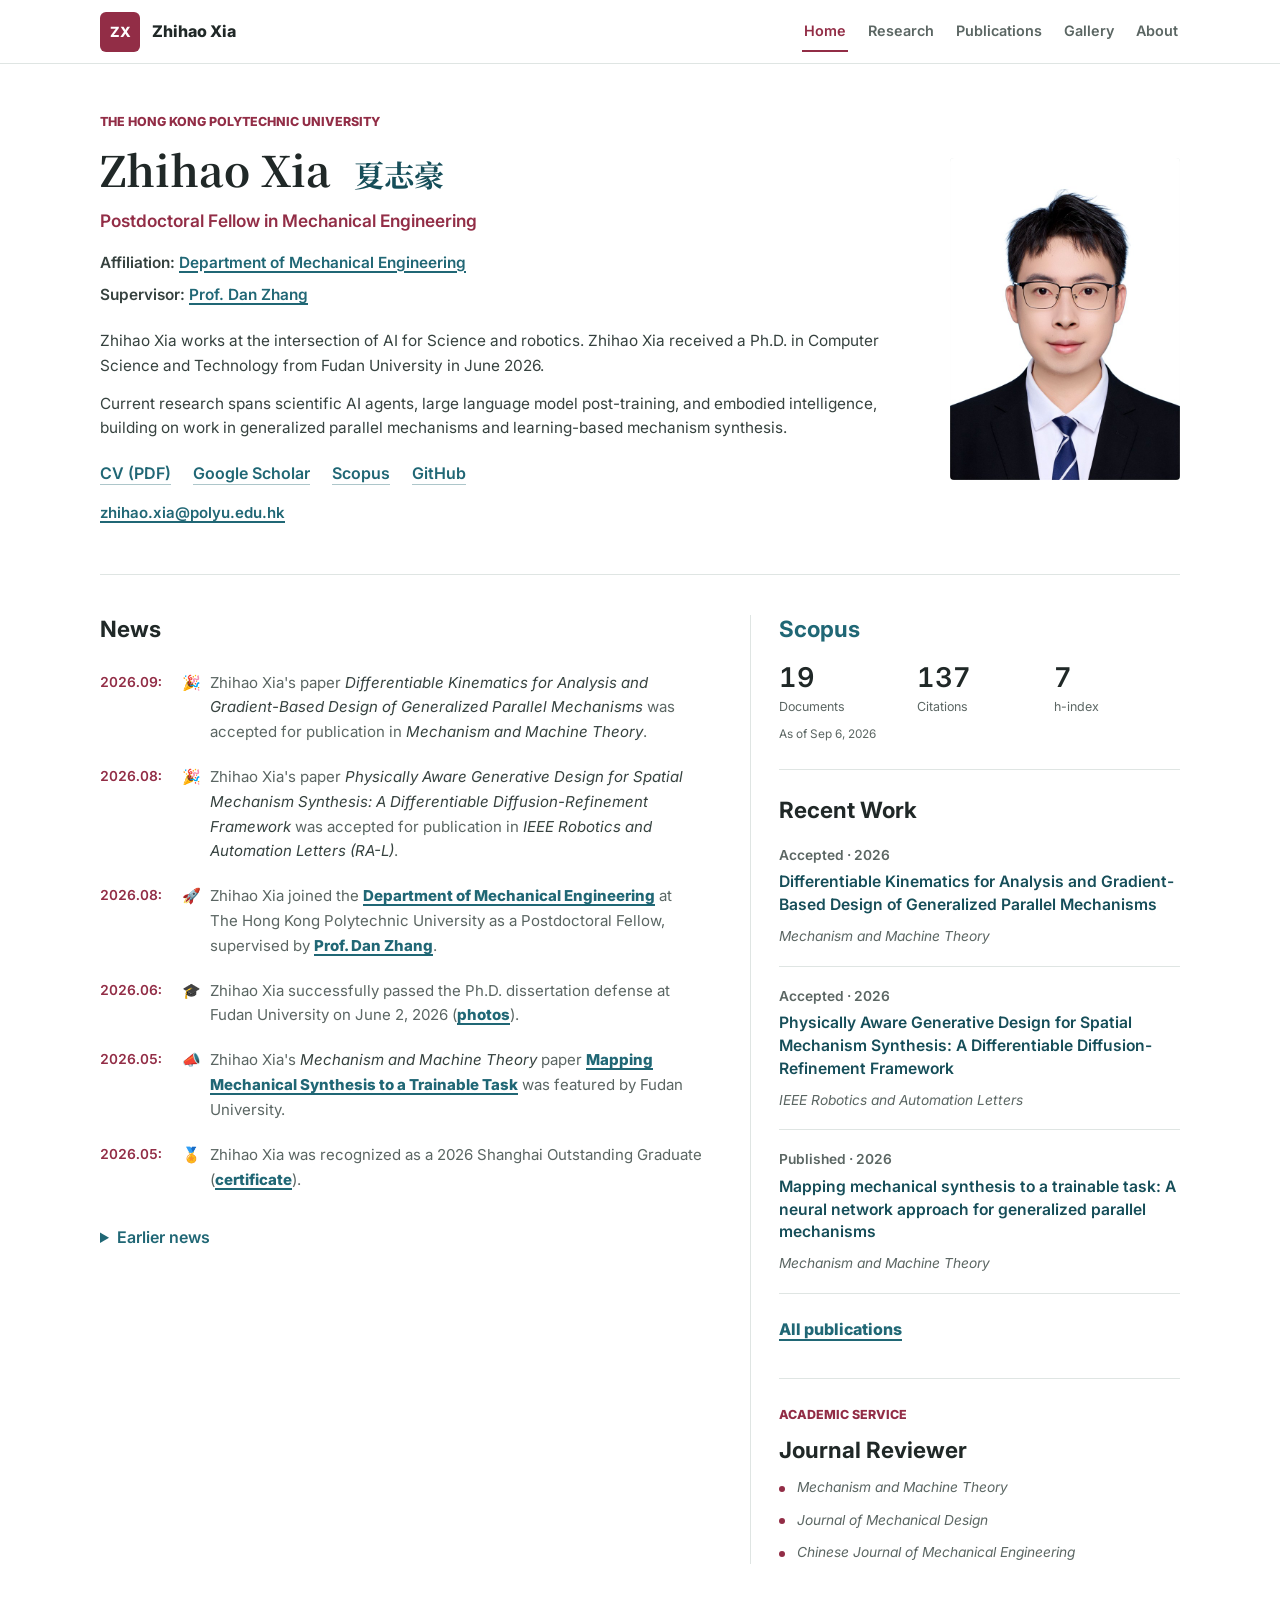
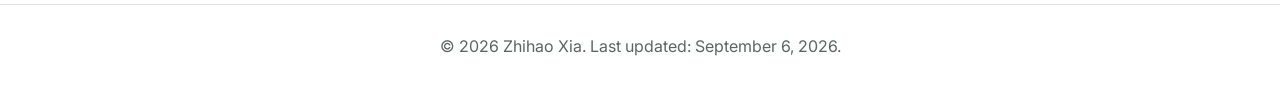
==== index.html @ e0cb5d43 "Expand publication record and refine academic homepage" ====
<!doctype html>
<html lang="en">
  <head>
    <meta charset="utf-8" />
    <meta name="viewport" content="width=device-width, initial-scale=1" />
    <meta
      name="description"
      content="夏志豪 / Zhihao Xia 的学术个人主页：科研智能体、大语言模型后训练、领域大模型、具身智能、机器人系统、论文与项目。"
    />
    <title>夏志豪 | Zhihao Xia</title>
    <link rel="preconnect" href="https://fonts.googleapis.com" />
    <link rel="preconnect" href="https://fonts.gstatic.com" crossorigin />
    <link
      href="https://fonts.googleapis.com/css2?family=Inter:wght@400;500;600;700;800&family=Noto+Serif+SC:wght@500;700&display=swap"
      rel="stylesheet"
    />
    <link rel="stylesheet" href="styles.css" />
  </head>
  <body>
    <header class="site-header">
      <a class="brand" href="index.html" aria-label="Zhihao Xia home">
        <span class="brand-mark">ZX</span>
        <span class="brand-text">Zhihao Xia</span>
      </a>

      <nav class="site-nav" aria-label="Primary navigation">
        <a href="index.html" aria-current="page">Home</a>
        <a href="research.html">Research</a>
        <a href="publications.html">Publications</a>
        <a href="gallery.html">Gallery</a>
        <a href="about.html">About</a>
      </nav>
    </header>

    <main id="top">
      <section class="home-hero section-band">
        <div class="home-intro">
          <div class="profile-heading">
          <p class="eyebrow">The Hong Kong Polytechnic University</p>
          <h1>Zhihao Xia <span lang="zh-CN">夏志豪</span></h1>
          <p class="profile-title">
            Postdoctoral Fellow in Mechanical Engineering
          </p>
          </div>

          <div class="profile-lines">
            <p>
              <strong>Affiliation:</strong>
              <a href="https://www.polyu.edu.hk/me/">Department of Mechanical Engineering</a>
            </p>
            <p>
              <strong>Supervisor:</strong>
              <a href="https://www.polyu.edu.hk/me/people/academic-teaching-staff/zhang-dan-prof/">Prof. Dan Zhang</a>
            </p>
          </div>

          <div class="intro-copy intro-copy-lead">
            <p>
              Zhihao Xia works at the intersection of AI for Science and
              robotics. Zhihao Xia received a Ph.D. in Computer Science and
              Technology from Fudan University in June 2026.
            </p>
            <p>
              Current research spans scientific AI agents, large language model
              post-training, and embodied intelligence, building on work in
              generalized parallel mechanisms and learning-based mechanism synthesis.
            </p>
          </div>

          <div class="quick-links" aria-label="Profile links">
            <a href="assets/cv/Zhihao_Xia_CV.pdf">CV (PDF)</a>
            <a href="https://scholar.google.com/citations?user=0CtcaZQAAAAJ&amp;hl=zh-CN">Google Scholar</a>
            <a href="https://www.scopus.com/authid/detail.uri?authorId=57384968200">Scopus</a>
            <a href="https://github.com/zhihao-xia">GitHub</a>
          </div>
          <p class="profile-contact"><a href="mailto:zhihao.xia@polyu.edu.hk">zhihao.xia@polyu.edu.hk</a></p>
        </div>

        <aside class="profile-card" aria-label="Profile summary">
          <img
            class="profile-photo"
            src="assets/profile-photo.jpg"
            alt="Portrait of Zhihao Xia"
            width="640"
            height="896"
          />
        </aside>
      </section>

      <section class="section home-dashboard">
        <div class="home-main-column">
          <div class="section-heading section-heading-row">
            <div>
              <h2>News</h2>
            </div>
          </div>

          <ul class="news-list">
            <li class="news-item">
              <time datetime="2026-09">2026.09:</time>
              <span class="news-emoji" aria-hidden="true">🎉</span>
              <p>
                Zhihao Xia's paper <em>Differentiable Kinematics for Analysis
                and Gradient-Based Design of Generalized Parallel Mechanisms</em>
                was accepted for publication in
                <em>Mechanism and Machine Theory</em>.
              </p>
            </li>
            <li class="news-item">
              <time datetime="2026-08">2026.08:</time>
              <span class="news-emoji" aria-hidden="true">🎉</span>
              <p>
                Zhihao Xia's paper <em>Physically Aware Generative Design for
                Spatial Mechanism Synthesis: A Differentiable
                Diffusion-Refinement Framework</em> was accepted for publication
                in <em>IEEE Robotics and Automation Letters (RA-L)</em>.
              </p>
            </li>
            <li class="news-item">
              <time datetime="2026-08">2026.08:</time>
              <span class="news-emoji" aria-hidden="true">🚀</span>
              <p>
                Zhihao Xia joined the
                <a href="https://www.polyu.edu.hk/me/">Department of Mechanical Engineering</a>
                at The Hong Kong Polytechnic University as a Postdoctoral Fellow,
                supervised by
                <a href="https://www.polyu.edu.hk/me/people/academic-teaching-staff/zhang-dan-prof/">Prof. Dan Zhang</a>.
              </p>
            </li>
            <li class="news-item">
              <time datetime="2026-06">2026.06:</time>
              <span class="news-emoji" aria-hidden="true">🎓</span>
              <p>
                Zhihao Xia successfully passed the Ph.D. dissertation defense
                at Fudan University on June 2, 2026
                (<a href="gallery.html">photos</a>).
              </p>
            </li>
            <li class="news-item">
              <time datetime="2026-05">2026.05:</time>
              <span class="news-emoji" aria-hidden="true">📣</span>
              <p>
                Zhihao Xia's <em>Mechanism and Machine Theory</em> paper
                <a href="https://mp.weixin.qq.com/s/vEdvu4lonHM1J1p--TCXQQ?scene=1&amp;click_id=1">Mapping Mechanical Synthesis to a Trainable Task</a>
                was featured by Fudan University.
              </p>
            </li>
            <li class="news-item">
              <time datetime="2026-05">2026.05:</time>
              <span class="news-emoji" aria-hidden="true">🏅</span>
              <p>
                Zhihao Xia was recognized as a 2026 Shanghai Outstanding
                Graduate
                (<a href="assets/gallery/shanghai-outstanding-graduate-certificate.jpg">certificate</a>).
              </p>
            </li>
          </ul>
          <details class="news-archive">
            <summary>Earlier news</summary>
            <ul class="news-list">
            <li class="news-item">
              <time datetime="2026-03">2026.03:</time>
              <span class="news-emoji" aria-hidden="true">🎉</span>
              <p>
                Zhihao Xia's paper on mapping mechanical synthesis to a
                trainable task was published in
                <em>Mechanism and Machine Theory</em>.
              </p>
            </li>
            <li class="news-item">
              <time datetime="2025-12">2025.12:</time>
              <span class="news-emoji" aria-hidden="true">🏆</span>
              <p>
                Zhihao Xia was awarded the National Scholarship for doctoral
                students
                (<a href="assets/gallery/national-scholarship-certificate.jpg">certificate</a>).
              </p>
            </li>
            <li class="news-item">
              <time datetime="2025-12">2025.12:</time>
              <span class="news-emoji" aria-hidden="true">🎉</span>
              <p>
                Zhihao Xia's review on generalized parallel mechanisms was
                published in <em>Mechanism and Machine Theory</em>.
              </p>
            </li>
            <li class="news-item">
              <time datetime="2025-08">2025.08:</time>
              <span class="news-emoji" aria-hidden="true">🎉</span>
              <p>
                Zhihao Xia's paper on decoupled generalized parallel
                mechanisms based on motion transmission was published in
                <em>Mechanism and Machine Theory</em>.
              </p>
            </li>
            <li class="news-item">
              <time datetime="2024-07">2024.07:</time>
              <span class="news-emoji" aria-hidden="true">🤖</span>
              <p>
                Zhihao Xia participated in the Guanghua-1 humanoid robot
                project, which was presented at the 2024 World Artificial
                Intelligence Conference and covered by
                <a href="https://news.fudan.edu.cn/2024/0704/c31a141600/page.htm">Fudan News</a>.
              </p>
            </li>
            <li class="news-item">
              <time datetime="2023-09">2023.09:</time>
              <span class="news-emoji" aria-hidden="true">🎓</span>
              <p>
                Zhihao Xia started Ph.D. study in Computer Science and
                Technology at Fudan University.
              </p>
            </li>
            </ul>
          </details>
        </div>

        <aside class="home-side-column">
          <!-- BEGIN SCOPUS -->
        <section class="scopus-panel" aria-labelledby="scopus-title">
          <h2 id="scopus-title"><a href="https://www.scopus.com/authid/detail.uri?authorId=57384968200">Scopus</a></h2>
          <dl class="academic-metrics"><div><dt>Documents</dt><dd>19</dd></div><div><dt>Citations</dt><dd>137</dd></div><div><dt>h-index</dt><dd>7</dd></div></dl>
          <p class="metrics-date">As of Sep 6, 2026</p>
        </section>
        <!-- END SCOPUS -->
          <div class="section-heading recent-heading"><h2>Recent Work</h2></div>
          <!-- BEGIN RECENT PUBLICATIONS -->
        <div class="compact-publication-list"><article class="compact-publication">
            <p class="publication-meta">Accepted · 2026</p>
            <h3><a href="publications.html#differentiable-kinematics">Differentiable Kinematics for Analysis and Gradient-Based Design of Generalized Parallel Mechanisms</a></h3>
            <p><em>Mechanism and Machine Theory</em></p>
          </article>
        <article class="compact-publication">
            <p class="publication-meta">Accepted · 2026</p>
            <h3><a href="publications.html#physically-aware-design">Physically Aware Generative Design for Spatial Mechanism Synthesis: A Differentiable Diffusion-Refinement Framework</a></h3>
            <p><em>IEEE Robotics and Automation Letters</em></p>
          </article>
        <article class="compact-publication">
            <p class="publication-meta">Published · 2026</p>
            <h3><a href="publications.html#mapping-mechanical-synthesis">Mapping mechanical synthesis to a trainable task: A neural network approach for generalized parallel mechanisms</a></h3>
            <p><em>Mechanism and Machine Theory</em></p>
          </article></div>
        <!-- END RECENT PUBLICATIONS -->
          <a class="text-link side-link" href="publications.html">All publications</a>

          <div class="service-panel" aria-labelledby="home-service-title">
            <p class="eyebrow">Academic Service</p>
            <h2 id="home-service-title">Journal Reviewer</h2>
            <ul class="service-list">
              <li><em>Mechanism and Machine Theory</em></li>
              <li><em>Journal of Mechanical Design</em></li>
              <li><em>Chinese Journal of Mechanical Engineering</em></li>
            </ul>
          </div>
        </aside>
      </section>
    </main>

    <footer class="site-footer">
      <p>© <span id="year"></span> Zhihao Xia. Last updated: September 6, 2026.</p>
    </footer>

    <script src="script.js"></script>
  </body>
</html>
---- styles.css ----
:root {
  --bg: #ffffff;
  --surface: #ffffff;
  --surface-soft: #f6f8f8;
  --muted-surface: #f4f7f7;
  --ink: #202827;
  --ink-soft: #36423f;
  --muted: #5b6663;
  --line: #dfe5e3;
  --accent: #206775;
  --accent-dark: #164e59;
  --teal: #0f766e;
  --wine: #922d46;
  --gold: #a16207;
  --shadow: 0 18px 45px rgba(23, 32, 51, 0.08);
  --radius: 8px;
  --max-width: 1080px;
}

* {
  box-sizing: border-box;
}

html {
  scroll-behavior: smooth;
  scroll-padding-top: 100px;
}

body {
  margin: 0;
  color: var(--ink);
  background: var(--bg);
  font-family: Inter, system-ui, -apple-system, BlinkMacSystemFont, "Segoe UI", sans-serif;
  line-height: 1.65;
}

a {
  color: inherit;
  text-decoration: none;
}

a:focus-visible,
button:focus-visible {
  outline: 3px solid rgba(29, 79, 145, 0.25);
  outline-offset: 3px;
}

.site-header {
  position: sticky;
  top: 0;
  z-index: 10;
  display: flex;
  align-items: center;
  justify-content: space-between;
  gap: 24px;
  min-height: 64px;
  padding: 10px max(22px, calc((100% - var(--max-width)) / 2));
  background: rgba(255, 255, 255, 0.96);
  border-bottom: 1px solid var(--line);
  backdrop-filter: blur(16px);
}

.brand {
  display: inline-flex;
  align-items: center;
  gap: 12px;
  min-width: 0;
  color: var(--ink);
  font-weight: 800;
}

.brand-mark {
  display: inline-grid;
  place-items: center;
  width: 40px;
  height: 40px;
  flex: 0 0 40px;
  color: #ffffff;
  background: var(--wine);
  border-radius: 6px;
  font-size: 0.88rem;
  letter-spacing: 0;
}

.brand-text {
  white-space: nowrap;
}

.site-nav {
  display: flex;
  align-items: center;
  gap: 18px;
  color: var(--muted);
  font-size: 0.9rem;
  font-weight: 600;
}

.site-nav a {
  position: relative;
  padding: 8px 2px;
  border-bottom: 2px solid transparent;
  white-space: nowrap;
}

.site-nav a:hover,
.site-nav a[aria-current="page"] {
  color: var(--wine);
  border-bottom-color: var(--wine);
}

.section,
.section-band {
  width: min(100% - 40px, var(--max-width));
  margin: 0 auto;
}

.home-hero,
.hero,
.profile-intro {
  display: grid;
  grid-template-columns: minmax(0, 1fr) 310px;
  gap: clamp(32px, 6vw, 76px);
  align-items: start;
  padding: 48px 0;
}

.home-intro,
.hero-content,
.profile-intro-content {
  min-width: 0;
}

.page-hero {
  padding: 44px 0 32px;
}

.page-hero h1 {
  color: var(--accent-dark);
}

.eyebrow {
  margin: 0 0 10px;
  color: var(--wine);
  font-size: 0.78rem;
  font-weight: 800;
  letter-spacing: 0;
  text-transform: uppercase;
}

h1,
h2,
h3,
p {
  overflow-wrap: anywhere;
}

h1,
h2,
h3 {
  margin: 0;
  line-height: 1.25;
}

h1 {
  color: var(--ink);
  font-family: "Noto Serif SC", Georgia, serif;
  font-size: 2.625rem;
  font-weight: 700;
}

h1 span {
  display: inline-block;
  margin-left: 12px;
  color: var(--accent-dark);
  font-family: "Noto Serif SC", Georgia, serif;
  font-size: 0.72em;
}

h2 {
  color: var(--ink);
  font-size: 1.65rem;
  font-weight: 700;
}

h3 {
  color: var(--ink);
  font-size: 1.05rem;
  font-weight: 800;
}

.profile-title {
  margin: 18px 0 14px;
  color: var(--ink-soft);
  font-size: 1.08rem;
  font-weight: 800;
}

.profile-lines {
  max-width: 850px;
  color: var(--ink-soft);
}

.profile-lines p {
  margin: 7px 0;
}

.profile-lines a,
.profile-contact a,
.intro-copy a,
.about-grid a,
.hero-summary a {
  color: var(--accent);
  font-weight: 700;
  text-decoration: underline;
  text-decoration-thickness: 1.5px;
  text-underline-offset: 3px;
}

.welcome-line {
  margin: 20px 0 12px;
  color: var(--ink);
  font-weight: 800;
}

.intro-copy {
  max-width: 860px;
}

.intro-copy p {
  margin: 14px 0;
  color: var(--ink-soft);
  line-height: 1.58;
  text-align: left;
}

.intro-copy-lead {
  margin-top: 22px;
}

.profile-contact,
.last-updated {
  margin: 16px 0 0;
  color: var(--ink);
}

.quick-links,
.hero-actions {
  display: flex;
  flex-wrap: wrap;
  gap: 10px;
  margin-top: 28px;
}

.button {
  display: inline-flex;
  align-items: center;
  justify-content: center;
  min-height: 42px;
  padding: 9px 15px;
  border: 1px solid var(--line);
  border-radius: 6px;
  background: var(--surface);
  color: var(--ink);
  font-weight: 800;
  box-shadow: 0 1px 0 rgba(23, 32, 51, 0.05);
}

.button:hover {
  border-color: rgba(29, 79, 145, 0.45);
  color: var(--accent-dark);
}

.button-primary {
  color: #ffffff;
  border-color: var(--accent);
  background: var(--accent);
}

.button-primary:hover {
  color: #ffffff;
  border-color: var(--accent-dark);
  background: var(--accent-dark);
}

.profile-card,
.profile-panel {
  padding: 14px;
  background: rgba(255, 255, 255, 0.86);
  border: 1px solid rgba(217, 222, 216, 0.95);
  border-radius: var(--radius);
  box-shadow: var(--shadow);
}

.profile-panel-compact {
  padding: 12px;
  box-shadow: none;
}

.profile-photo {
  display: block;
  width: 100%;
  aspect-ratio: 5 / 7;
  height: auto;
  object-fit: cover;
  object-position: center top;
  border-radius: 6px;
  background: #dfe8e4;
}

.profile-card-body {
  padding: 16px 2px 2px;
}

.profile-card-name,
.profile-meta .profile-name {
  margin: 0;
  color: var(--ink);
  font-weight: 800;
}

.profile-card-meta,
.profile-meta {
  margin: 8px 0 0;
  color: var(--muted);
  font-size: 0.95rem;
}

.profile-meta p {
  margin: 4px 0;
}

.section {
  padding: 40px 0;
  border-top: 1px solid var(--line);
}

.section-muted {
  width: 100%;
  max-width: none;
  padding-right: max(20px, calc((100vw - var(--max-width)) / 2));
  padding-left: max(20px, calc((100vw - var(--max-width)) / 2));
  background: var(--muted-surface);
}

.section-heading {
  max-width: 760px;
  margin-bottom: 28px;
}

.section-heading-row {
  display: flex;
  align-items: end;
  justify-content: space-between;
  gap: 20px;
  max-width: none;
}

.hero-summary {
  max-width: 760px;
  margin: 22px 0 0;
  color: var(--muted);
  font-size: 1.08rem;
}

.text-link {
  color: var(--accent);
  font-weight: 800;
  text-decoration: underline;
  text-decoration-thickness: 2px;
  text-underline-offset: 4px;
}

.text-link:hover {
  color: var(--accent-dark);
}

.focus-grid,
.interest-grid,
.project-grid {
  display: grid;
  grid-template-columns: repeat(3, minmax(0, 1fr));
  gap: 16px;
}

.project-grid {
  grid-template-columns: repeat(2, minmax(0, 1fr));
}

.focus-card,
.interest-card,
.project-card,
.honor-card {
  min-height: 188px;
  padding: 22px;
  background: var(--surface);
  border: 1px solid rgba(23, 32, 51, 0.1);
  border-radius: var(--radius);
}

.focus-card {
  display: flex;
  flex-direction: column;
  gap: 12px;
}

.focus-index {
  margin: 0;
  color: var(--gold);
  font-size: 0.84rem;
  font-weight: 800;
}

.focus-card p,
.interest-card p,
.project-card p,
.publication-item p,
.compact-publication p,
.cv-block p,
.compact-list {
  color: var(--muted);
}

.focus-card p:last-child,
.interest-card p,
.project-card p {
  margin-bottom: 0;
}

.home-dashboard {
  display: grid;
  grid-template-columns: minmax(0, 1.35fr) minmax(300px, 0.8fr);
  gap: clamp(34px, 5vw, 64px);
  align-items: start;
}

.home-main-column,
.home-side-column {
  min-width: 0;
}

.home-side-column {
  padding-left: clamp(0px, 3vw, 28px);
  border-left: 1px solid var(--line);
}

.news-list {
  display: grid;
  gap: 15px;
  margin: 0;
  padding: 0;
  list-style: none;
}

.news-item {
  display: grid;
  grid-template-columns: 94px 28px minmax(0, 1fr);
  gap: 8px;
  align-items: start;
}

.news-item time {
  color: var(--ink);
  font-style: italic;
  font-weight: 800;
  white-space: nowrap;
}

.news-emoji {
  line-height: 1.65;
}

.news-item p {
  margin: 0;
  color: var(--muted);
}

.news-item a {
  color: var(--accent);
  font-weight: 800;
  text-decoration: underline;
  text-decoration-thickness: 1.5px;
  text-underline-offset: 3px;
}

.compact-publication-list {
  display: grid;
  gap: 18px;
}

.compact-publication {
  padding-bottom: 18px;
  border-bottom: 1px solid var(--line);
}

.compact-publication h3 {
  margin: 5px 0 8px;
  font-size: 0.98rem;
}

.compact-publication p {
  margin: 0;
  font-size: 0.94rem;
}

.publication-year {
  margin: 2px 0 0;
  color: var(--wine);
  font-weight: 800;
}

.side-link {
  display: inline-flex;
  margin-top: 22px;
}

.service-panel {
  margin-top: 36px;
  padding-top: 26px;
  border-top: 1px solid var(--line);
}

.service-panel h2 {
  margin-bottom: 12px;
  font-size: 1.25rem;
}

.service-list {
  display: grid;
  gap: 10px;
  margin: 0;
  padding: 0;
  color: var(--muted);
  list-style: none;
}

.service-list li {
  position: relative;
  padding-left: 18px;
}

.service-list li::before {
  position: absolute;
  top: 0.72em;
  left: 0;
  width: 6px;
  height: 6px;
  background: var(--wine);
  border-radius: 50%;
  content: "";
}

.about-grid {
  display: grid;
  grid-template-columns: repeat(2, minmax(0, 1fr));
  gap: 28px;
  color: var(--muted);
  font-size: 1.03rem;
}

.about-grid p {
  margin: 0;
}

.timeline-list {
  display: grid;
  gap: 0;
  border-top: 1px solid var(--line);
}

.timeline-item {
  display: grid;
  grid-template-columns: 190px minmax(0, 1fr);
  gap: 24px;
  padding: 24px 0;
  border-bottom: 1px solid var(--line);
}

.timeline-date {
  margin: 2px 0 0;
  color: var(--wine);
  font-weight: 800;
}

.timeline-item h3 {
  margin-bottom: 8px;
}

.timeline-item p {
  margin: 0;
  color: var(--muted);
}

.project-tag {
  margin: 0 0 14px;
  color: var(--gold);
  font-size: 0.78rem;
  font-weight: 800;
  letter-spacing: 0;
  text-transform: uppercase;
}

.publication-list {
  display: grid;
  gap: 16px;
}

.publication-item {
  display: grid;
  grid-template-columns: 92px minmax(0, 1fr);
  gap: 22px;
  padding: 22px 0;
  border-top: 1px solid var(--line);
}

.publication-item:first-child {
  border-top: 0;
}

.publication-item h3 {
  margin-bottom: 8px;
}

.publication-item p {
  margin: 0;
}

.inline-links {
  display: flex;
  flex-wrap: wrap;
  gap: 12px;
  margin-top: 10px;
  font-weight: 800;
}

.inline-links a {
  color: var(--accent);
}

.research-project-section {
  padding-top: 56px;
}

.research-project-list {
  display: grid;
  gap: 18px;
}

.research-project {
  padding: 28px 0;
  border-bottom: 1px solid var(--line);
}

.research-project h2 {
  max-width: 880px;
  font-size: 1.45rem;
}

.research-project-body {
  display: grid;
  grid-template-columns: minmax(220px, 280px) minmax(0, 1fr);
  gap: 24px;
  align-items: start;
  margin-top: 4px;
}

.research-project-figure {
  margin: 0;
  overflow: hidden;
  border: 1px solid var(--line);
  border-radius: 6px;
  background: #ffffff;
}

.research-project-figure img {
  display: block;
  width: 100%;
  aspect-ratio: 4 / 3;
  height: auto;
  object-fit: contain;
}

.research-project-figure figcaption {
  padding: 9px 11px;
  color: var(--muted);
  background: var(--surface-soft);
  border-top: 1px solid var(--line);
  font-size: 0.74rem;
  font-weight: 700;
  line-height: 1.35;
}

.research-project-figure figcaption a {
  color: var(--accent);
  font-weight: 800;
}

.research-project-copy {
  min-width: 0;
}

.research-project-copy > p {
  margin-top: 0;
  color: var(--muted);
}

.project-description {
  max-width: 880px;
  color: var(--muted);
}

.project-meta-list {
  display: flex;
  flex-wrap: wrap;
  gap: 8px;
  margin: 14px 0 16px;
}

.project-meta-list span {
  padding: 6px 10px;
  color: var(--teal);
  background: rgba(15, 118, 110, 0.08);
  border: 1px solid rgba(15, 118, 110, 0.16);
  border-radius: 6px;
  font-size: 0.86rem;
  font-weight: 800;
}

.related-block {
  margin-top: 18px;
  padding-top: 18px;
  border-top: 1px solid var(--line);
}

.related-block h3 {
  font-size: 0.98rem;
}

.honor-grid {
  display: grid;
  grid-template-columns: repeat(2, minmax(0, 1fr));
  gap: 16px;
}

.compact-list {
  margin: 14px 0 0;
  padding-left: 20px;
}

.compact-list li {
  margin: 8px 0;
}

.compact-list a {
  color: var(--accent);
  font-weight: 800;
}

.numbered-list {
  margin: 0;
  padding-left: 22px;
  color: var(--muted);
}

.numbered-list li {
  margin: 12px 0;
}

.skill-list {
  display: grid;
  gap: 10px;
  color: var(--muted);
}

.skill-list p {
  margin: 0;
}

.gallery-grid {
  display: grid;
  grid-template-columns: repeat(2, minmax(0, 1fr));
  gap: 18px;
}

.gallery-item {
  margin: 0;
  overflow: hidden;
  background: var(--surface);
  border: 1px solid var(--line);
  border-radius: var(--radius);
}

.gallery-item img {
  display: block;
  width: 100%;
  aspect-ratio: 977 / 643;
  height: auto;
  object-fit: cover;
}

.gallery-item-portrait img {
  aspect-ratio: 3 / 4;
  object-fit: contain;
  object-position: center center;
  background: #f5f1ea;
}

.gallery-item-document img {
  aspect-ratio: 1400 / 957;
  object-fit: contain;
  object-position: center center;
  background: #f5f1ea;
}

.gallery-item-document-portrait img {
  aspect-ratio: 1055 / 1491;
  object-fit: contain;
  object-position: center center;
  background: #f5f1ea;
}

.gallery-item figcaption {
  padding: 12px 14px;
  color: var(--muted);
  font-weight: 800;
}

.video-frame {
  overflow: hidden;
  background: #000000;
  border: 1px solid var(--line);
  border-radius: var(--radius);
}

.video-frame video {
  display: block;
  width: 100%;
  max-height: 76vh;
}

.cv-block {
  display: flex;
  align-items: center;
  justify-content: space-between;
  gap: 28px;
  padding: 30px;
  background: var(--surface);
  border: 1px solid var(--line);
  border-radius: var(--radius);
}

.cv-block p {
  max-width: 680px;
  margin: 12px 0 0;
}

.contact-section {
  padding-bottom: 80px;
}

.contact-grid {
  display: grid;
  grid-template-columns: repeat(auto-fit, minmax(180px, 1fr));
  gap: 12px;
}

.contact-grid a {
  min-height: 64px;
  padding: 16px;
  border: 1px solid var(--line);
  border-radius: 6px;
  background: var(--surface);
  color: var(--accent);
  font-weight: 800;
}

.contact-grid a:hover {
  border-color: rgba(29, 79, 145, 0.45);
  color: var(--accent-dark);
}

.site-footer {
  padding: 28px 20px;
  color: var(--muted);
  text-align: center;
  border-top: 1px solid var(--line);
}

.site-footer p {
  margin: 0;
}

[hidden] {
  display: none !important;
}

.sr-only {
  position: absolute;
  width: 1px;
  height: 1px;
  padding: 0;
  margin: -1px;
  overflow: hidden;
  clip-path: inset(50%);
  white-space: nowrap;
  border: 0;
}

.home-hero {
  grid-template-columns: minmax(0, 1fr) 230px;
  gap: 56px;
  align-items: center;
}

.home-hero .profile-card {
  padding: 0;
  border: 0;
  border-radius: 0;
  box-shadow: none;
  background: none;
}

.home-hero .profile-photo {
  object-fit: contain;
  border-radius: 4px;
}

.home-hero .profile-title {
  color: var(--wine);
  font-weight: 600;
  margin-top: 12px;
}

.profile-lines,
.intro-copy {
  font-size: 0.96rem;
}

.profile-lines strong,
.profile-lines a,
.profile-contact a {
  font-weight: 600;
}

.quick-links {
  column-gap: 22px;
  row-gap: 8px;
  margin-top: 20px;
}

.quick-links > a:not(.button) {
  color: var(--accent);
  font-weight: 600;
  text-decoration: underline;
  text-underline-offset: 5px;
  text-decoration-color: #adc6ca;
}

.quick-links > a:hover,
.compact-publication a:hover {
  color: var(--wine);
}

.profile-contact {
  font-size: 0.94rem;
  margin-top: 14px;
}

.home-dashboard {
  grid-template-columns: minmax(0, 1.4fr) minmax(0, 1fr);
  gap: 48px;
}

.home-dashboard h2 {
  font-size: 1.4rem;
}

.news-list {
  gap: 20px;
}

.news-item {
  grid-template-columns: 74px 20px minmax(0, 1fr);
  gap: 8px;
  font-size: 0.94rem;
}

.news-item time {
  font-size: 0.86rem;
  font-weight: 600;
  font-style: normal;
  color: var(--wine);
  font-variant-numeric: tabular-nums;
}

.news-item em {
  color: var(--ink-soft);
}

.news-archive {
  margin-top: 24px;
}

.news-archive summary {
  width: fit-content;
  cursor: pointer;
  color: var(--accent);
  font-weight: 600;
  padding: 8px 0;
}

.news-archive[open] .news-list {
  margin-top: 16px;
}

.scopus-panel {
  padding-bottom: 24px;
  border-bottom: 1px solid var(--line);
}

.scopus-panel h2 a {
  color: var(--accent);
}

.academic-metrics {
  display: grid;
  grid-template-columns: repeat(3, minmax(0, 1fr));
  gap: 12px;
  margin: 16px 0 8px;
}

.academic-metrics div {
  display: flex;
  flex-direction: column-reverse;
}

.academic-metrics dt {
  font-size: 0.78rem;
  color: var(--muted);
}

.academic-metrics dd {
  margin: 0;
  font-size: 1.7rem;
  line-height: 1.4;
  font-weight: 600;
  font-variant-numeric: tabular-nums;
}

.metrics-date {
  margin: 0;
  color: var(--muted);
  font-size: 0.74rem;
}

.recent-heading {
  margin-top: 26px;
  margin-bottom: 20px;
}

.compact-publication h3 {
  font-weight: 600;
  line-height: 1.45;
}

.compact-publication h3 a {
  color: var(--accent-dark);
}

.compact-publication p,
.service-list {
  font-size: 0.86rem;
}

.publication-filters {
  display: flex;
  flex-wrap: wrap;
  justify-content: space-between;
  gap: 16px 24px;
  align-items: center;
}

.publication-modes {
  display: flex;
  flex-wrap: wrap;
  gap: 4px;
  padding: 0;
  margin: 0;
  border: 0;
}

.publication-modes label {
  position: relative;
  cursor: pointer;
  font-size: 0.86rem;
}

.publication-modes input {
  position: absolute;
  opacity: 0;
  width: 1px;
  height: 1px;
}

.publication-modes span {
  display: block;
  padding: 9px 12px;
  color: var(--muted);
  border-bottom: 2px solid transparent;
}

.publication-modes input:checked + span {
  color: var(--wine);
  border-bottom-color: var(--wine);
  background: #faf2f4;
}

.publication-modes input:focus-visible + span,
summary:focus-visible,
input[type="search"]:focus-visible {
  outline: 2px solid var(--accent);
  outline-offset: 3px;
}

.publication-search {
  flex: 0 1 260px;
  min-width: 0;
}

.publication-search input {
  width: 100%;
  min-height: 42px;
  border: 1px solid var(--line);
  border-radius: 4px;
  padding: 8px 12px;
  background: var(--surface);
  font: inherit;
  font-size: 0.9rem;
  color: var(--ink);
}

.publication-overview {
  display: flex;
  flex-wrap: wrap;
  justify-content: space-between;
  gap: 6px 16px;
  padding: 18px 0 26px;
  color: var(--muted);
  font-size: 0.84rem;
}

.publication-overview p {
  margin: 0;
}

#publication-count {
  color: var(--ink);
  font-weight: 600;
}

.publication-layout {
  display: grid;
  grid-template-columns: 110px minmax(0, 1fr);
  gap: 48px;
  align-items: start;
  border-top: 1px solid var(--line);
  padding-top: 26px;
}

.publication-years {
  position: sticky;
  top: 96px;
  display: grid;
  gap: 4px;
}

.publication-years a {
  display: flex;
  justify-content: space-between;
  gap: 16px;
  padding: 8px 6px;
  color: var(--accent);
  font-size: 0.94rem;
  font-weight: 600;
}

.publication-years a:hover {
  background: var(--surface-soft);
}

.publication-years span {
  color: var(--muted);
  font-size: 0.78rem;
  font-weight: 400;
}

.publication-year-group {
  scroll-margin-top: 20px;
  margin-bottom: 36px;
}

.publication-year-group > h2 {
  color: var(--wine);
  font-size: 1.35rem;
  margin: 6px 0 8px;
}

.publication-record {
  padding: 22px 0;
  border-bottom: 1px solid var(--line);
  scroll-margin-top: 20px;
}

.publication-record:target {
  border-bottom-color: var(--wine);
}

.publication-record h3 {
  font-size: 1.05rem;
  font-weight: 600;
  line-height: 1.5;
  margin: 6px 0 9px;
  color: var(--accent-dark);
}

.publication-meta {
  display: flex;
  flex-wrap: wrap;
  gap: 8px 18px;
  font-size: 0.75rem;
  font-weight: 600;
  color: var(--muted);
}

.publication-status {
  color: var(--wine);
}

.publication-authors,
.publication-venue {
  font-size: 0.92rem;
  line-height: 1.65;
  color: var(--muted);
  margin: 6px 0;
}

.publication-authors strong {
  color: var(--ink);
  font-weight: 700;
}

.publication-record .inline-links {
  font-size: 0.83rem;
  font-weight: 600;
}

.inline-links a:hover {
  text-decoration: underline;
  text-underline-offset: 4px;
}

@media (max-width: 960px) {
  .site-header {
    gap: 16px;
  }

  .site-nav {
    gap: 12px;
  }

  .hero,
  .profile-intro {
    grid-template-columns: 1fr;
    padding-top: 52px;
  }

  .profile-card,
  .profile-panel {
    max-width: 360px;
  }

  .home-dashboard {
    grid-template-columns: 1fr;
  }

  .home-side-column {
    padding-left: 0;
    border-left: 0;
  }

  .focus-grid,
  .interest-grid,
  .project-grid,
  .honor-grid,
  .contact-grid,
  .gallery-grid {
    grid-template-columns: repeat(2, minmax(0, 1fr));
  }

  .research-project-body {
    grid-template-columns: 1fr;
  }

  .research-project-figure {
    max-width: 460px;
  }
}

@media (max-width: 640px) {
  html {
    scroll-padding-top: 150px;
  }

  .site-header {
    flex-direction: column;
    align-items: flex-start;
    gap: 6px;
    padding: 10px 16px 4px;
  }

  .site-nav {
    flex-wrap: wrap;
    gap: 4px 6px;
    font-size: 0.79rem;
  }

  .site-nav a {
    padding: 8px 0;
  }

  h1 {
    font-size: 2rem;
  }

  h2 {
    font-size: 1.4rem;
  }

  .home-hero {
    grid-template-columns: minmax(0, 1fr) 96px;
    gap: 16px;
    padding: 30px 0;
  }

  .home-intro {
    display: contents;
  }

  .home-hero .profile-heading {
    grid-column: 1;
  }

  .home-hero .profile-heading .eyebrow {
    font-size: 0.72rem;
  }

  .home-hero .profile-title {
    font-size: 0.94rem;
    margin-bottom: 0;
  }

  .home-hero .profile-lines,
  .home-hero .intro-copy,
  .home-hero .quick-links,
  .home-hero .profile-contact {
    grid-column: 1 / -1;
    margin-top: 0;
  }

  .home-hero .intro-copy p:first-child {
    margin-top: 0;
  }

  .home-hero .profile-card {
    grid-row: 1;
    grid-column: 2;
    align-self: start;
    width: 96px;
  }

  .home-hero .profile-photo {
    width: 96px;
    height: 134px;
  }

  .publication-filters {
    gap: 16px;
  }

  .publication-search {
    flex-basis: 100%;
  }

  .publication-modes span {
    padding: 8px;
  }

  .publication-layout {
    grid-template-columns: minmax(0, 1fr);
    gap: 24px;
  }

  .publication-years {
    position: static;
    display: flex;
    flex-wrap: wrap;
    gap: 4px 12px;
  }

  .publication-years a {
    gap: 6px;
    padding: 4px 0;
  }

  .publication-record h3 {
    font-size: 1rem;
  }
  .section,
  .section-band {
    width: min(100% - 32px, var(--max-width));
  }

  .section {
    padding: 32px 0;
  }

  .section-muted {
    padding-right: 16px;
    padding-left: 16px;
  }

  h1 span {
    display: block;
    margin: 6px 0 0;
  }

  .about-grid,
  .focus-grid,
  .interest-grid,
  .project-grid,
  .honor-grid,
  .contact-grid,
  .gallery-grid,
  .timeline-item,
  .publication-item {
    grid-template-columns: 1fr;
  }

  .news-item {
    grid-template-columns: 74px minmax(0, 1fr);
    gap: 4px 8px;
  }

  .news-item p {
    grid-column: 1 / -1;
  }

  .section-heading-row,
  .cv-block {
    align-items: flex-start;
    flex-direction: column;
  }

  .publication-item {
    gap: 8px;
  }

  .publication-year {
    margin-top: 0;
  }

  .research-project {
    padding: 22px 0;
  }

  .research-project-figure {
    max-width: none;
  }

  .quick-links .button,
  .hero-actions .button {
    flex: 1 1 130px;
  }
}

@media (prefers-reduced-motion: reduce) {
  html {
    scroll-behavior: auto;
  }
}
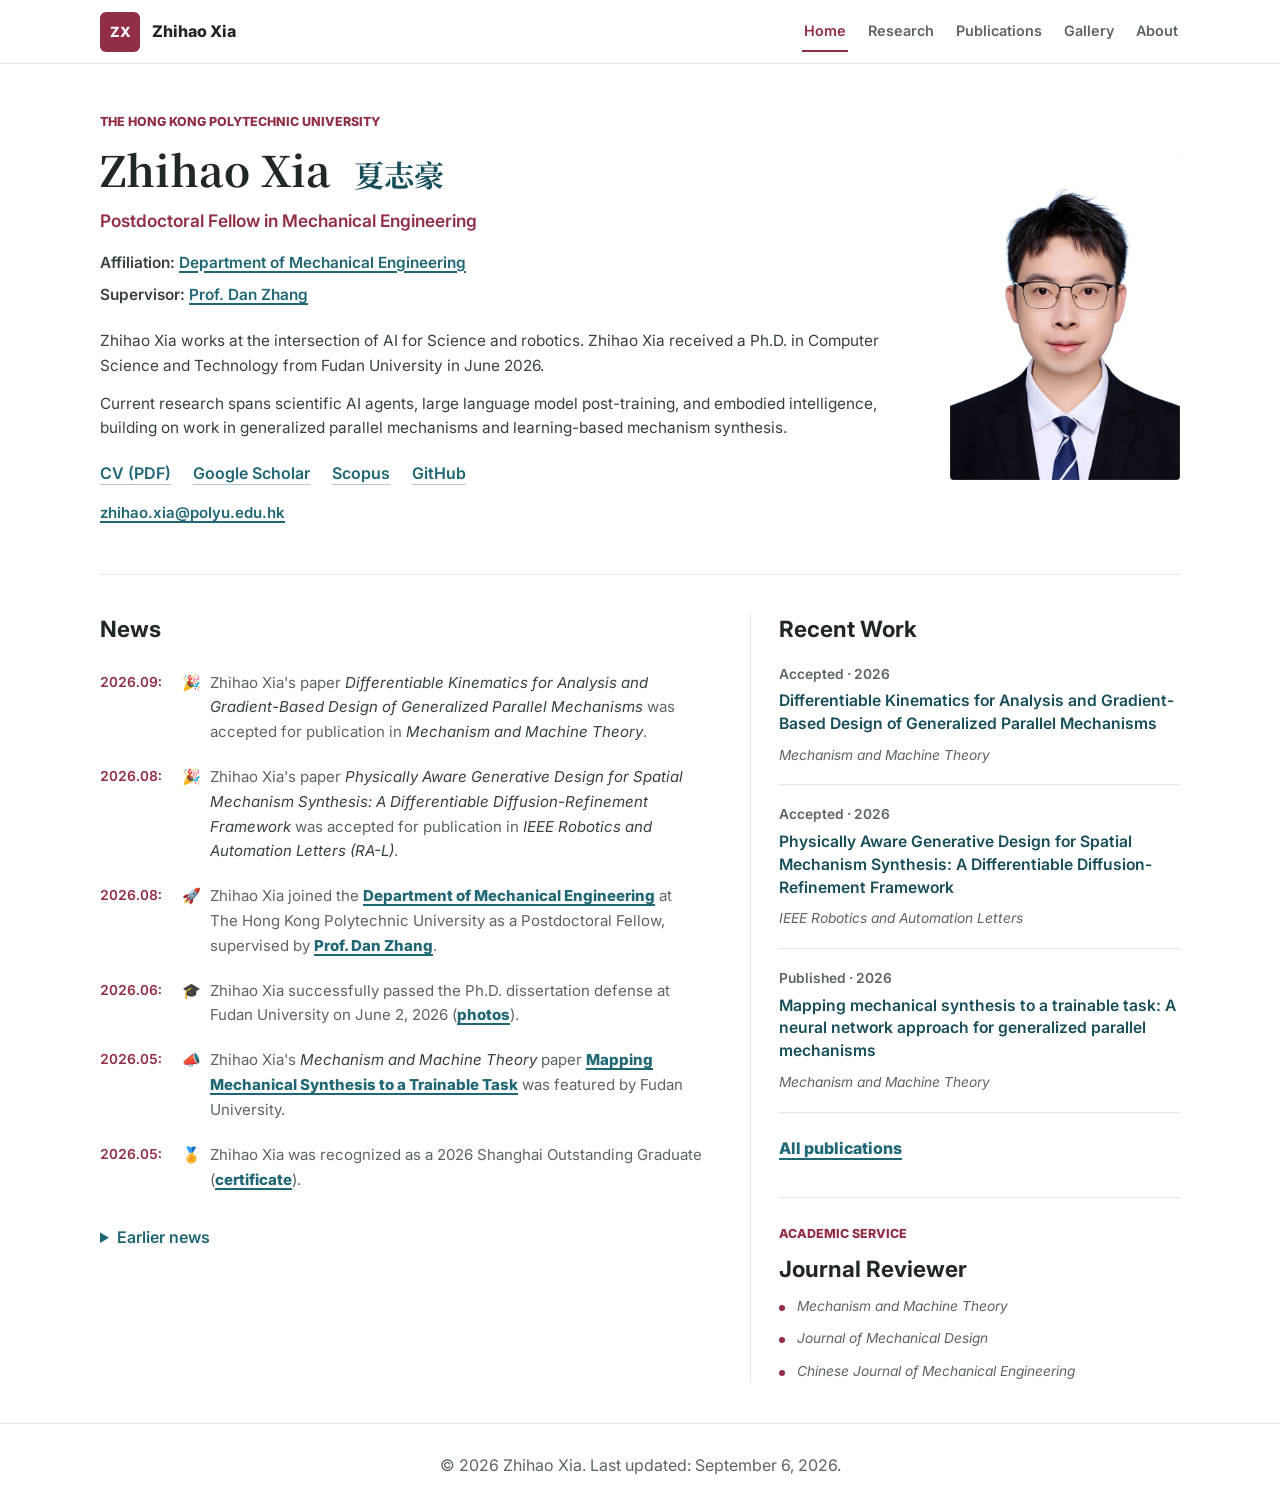
==== commit c8ff6b2b: "Remove Scopus metrics panel from homepage" ====
--- a/index.html
+++ b/index.html
@@ -216,13 +216,6 @@
         </div>
 
         <aside class="home-side-column">
-          <!-- BEGIN SCOPUS -->
-        <section class="scopus-panel" aria-labelledby="scopus-title">
-          <h2 id="scopus-title"><a href="https://www.scopus.com/authid/detail.uri?authorId=57384968200">Scopus</a></h2>
-          <dl class="academic-metrics"><div><dt>Documents</dt><dd>19</dd></div><div><dt>Citations</dt><dd>137</dd></div><div><dt>h-index</dt><dd>7</dd></div></dl>
-          <p class="metrics-date">As of Sep 6, 2026</p>
-        </section>
-        <!-- END SCOPUS -->
           <div class="section-heading recent-heading"><h2>Recent Work</h2></div>
           <!-- BEGIN RECENT PUBLICATIONS -->
         <div class="compact-publication-list"><article class="compact-publication">
--- a/styles.css
+++ b/styles.css
@@ -1012,48 +1012,8 @@
   margin-top: 16px;
 }
 
-.scopus-panel {
-  padding-bottom: 24px;
-  border-bottom: 1px solid var(--line);
-}
-
-.scopus-panel h2 a {
-  color: var(--accent);
-}
-
-.academic-metrics {
-  display: grid;
-  grid-template-columns: repeat(3, minmax(0, 1fr));
-  gap: 12px;
-  margin: 16px 0 8px;
-}
-
-.academic-metrics div {
-  display: flex;
-  flex-direction: column-reverse;
-}
-
-.academic-metrics dt {
-  font-size: 0.78rem;
-  color: var(--muted);
-}
-
-.academic-metrics dd {
-  margin: 0;
-  font-size: 1.7rem;
-  line-height: 1.4;
-  font-weight: 600;
-  font-variant-numeric: tabular-nums;
-}
-
-.metrics-date {
-  margin: 0;
-  color: var(--muted);
-  font-size: 0.74rem;
-}
-
 .recent-heading {
-  margin-top: 26px;
+  margin-top: 0;
   margin-bottom: 20px;
 }
 
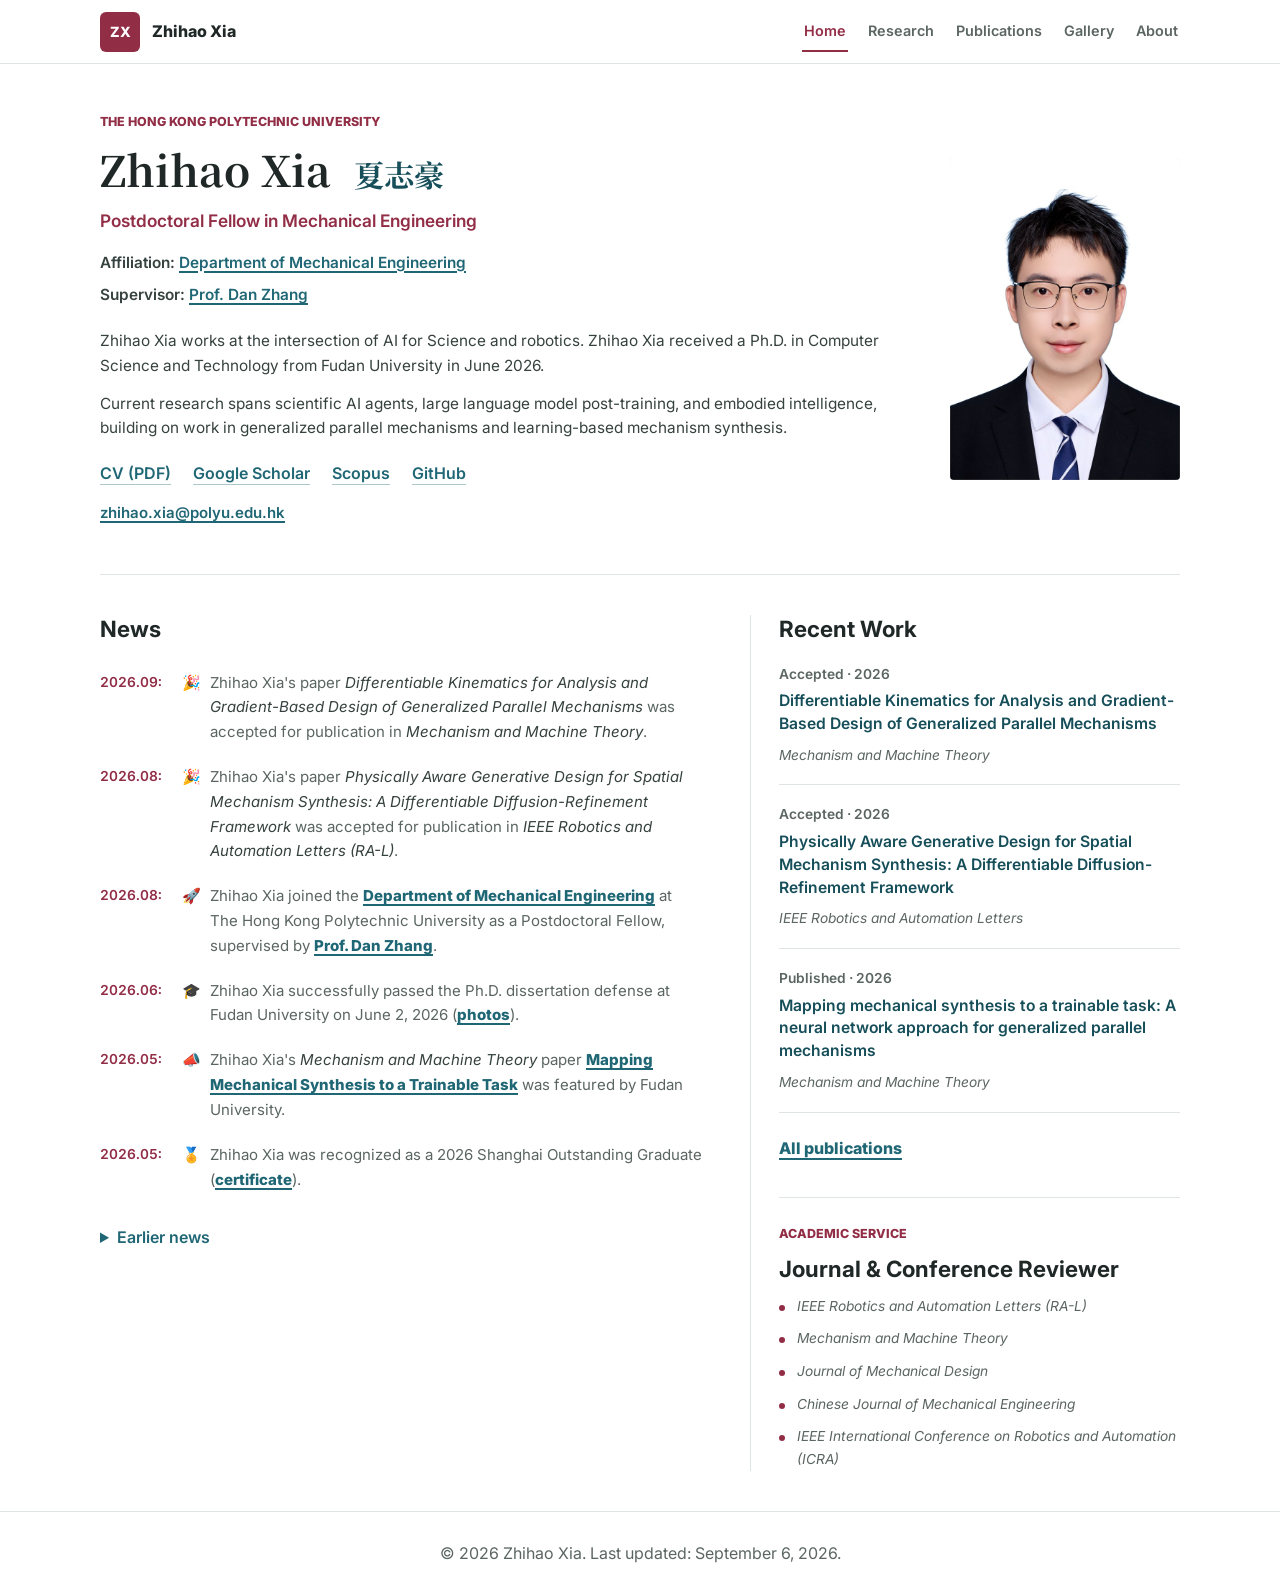
==== commit fce7d4af: "Add ICRA and IEEE RA-L reviewer service" ====
--- a/index.html
+++ b/index.html
@@ -238,11 +238,13 @@
 
           <div class="service-panel" aria-labelledby="home-service-title">
             <p class="eyebrow">Academic Service</p>
-            <h2 id="home-service-title">Journal Reviewer</h2>
+            <h2 id="home-service-title">Journal &amp; Conference Reviewer</h2>
             <ul class="service-list">
+              <li><em>IEEE Robotics and Automation Letters (RA-L)</em></li>
               <li><em>Mechanism and Machine Theory</em></li>
               <li><em>Journal of Mechanical Design</em></li>
               <li><em>Chinese Journal of Mechanical Engineering</em></li>
+              <li><em>IEEE International Conference on Robotics and Automation (ICRA)</em></li>
             </ul>
           </div>
         </aside>
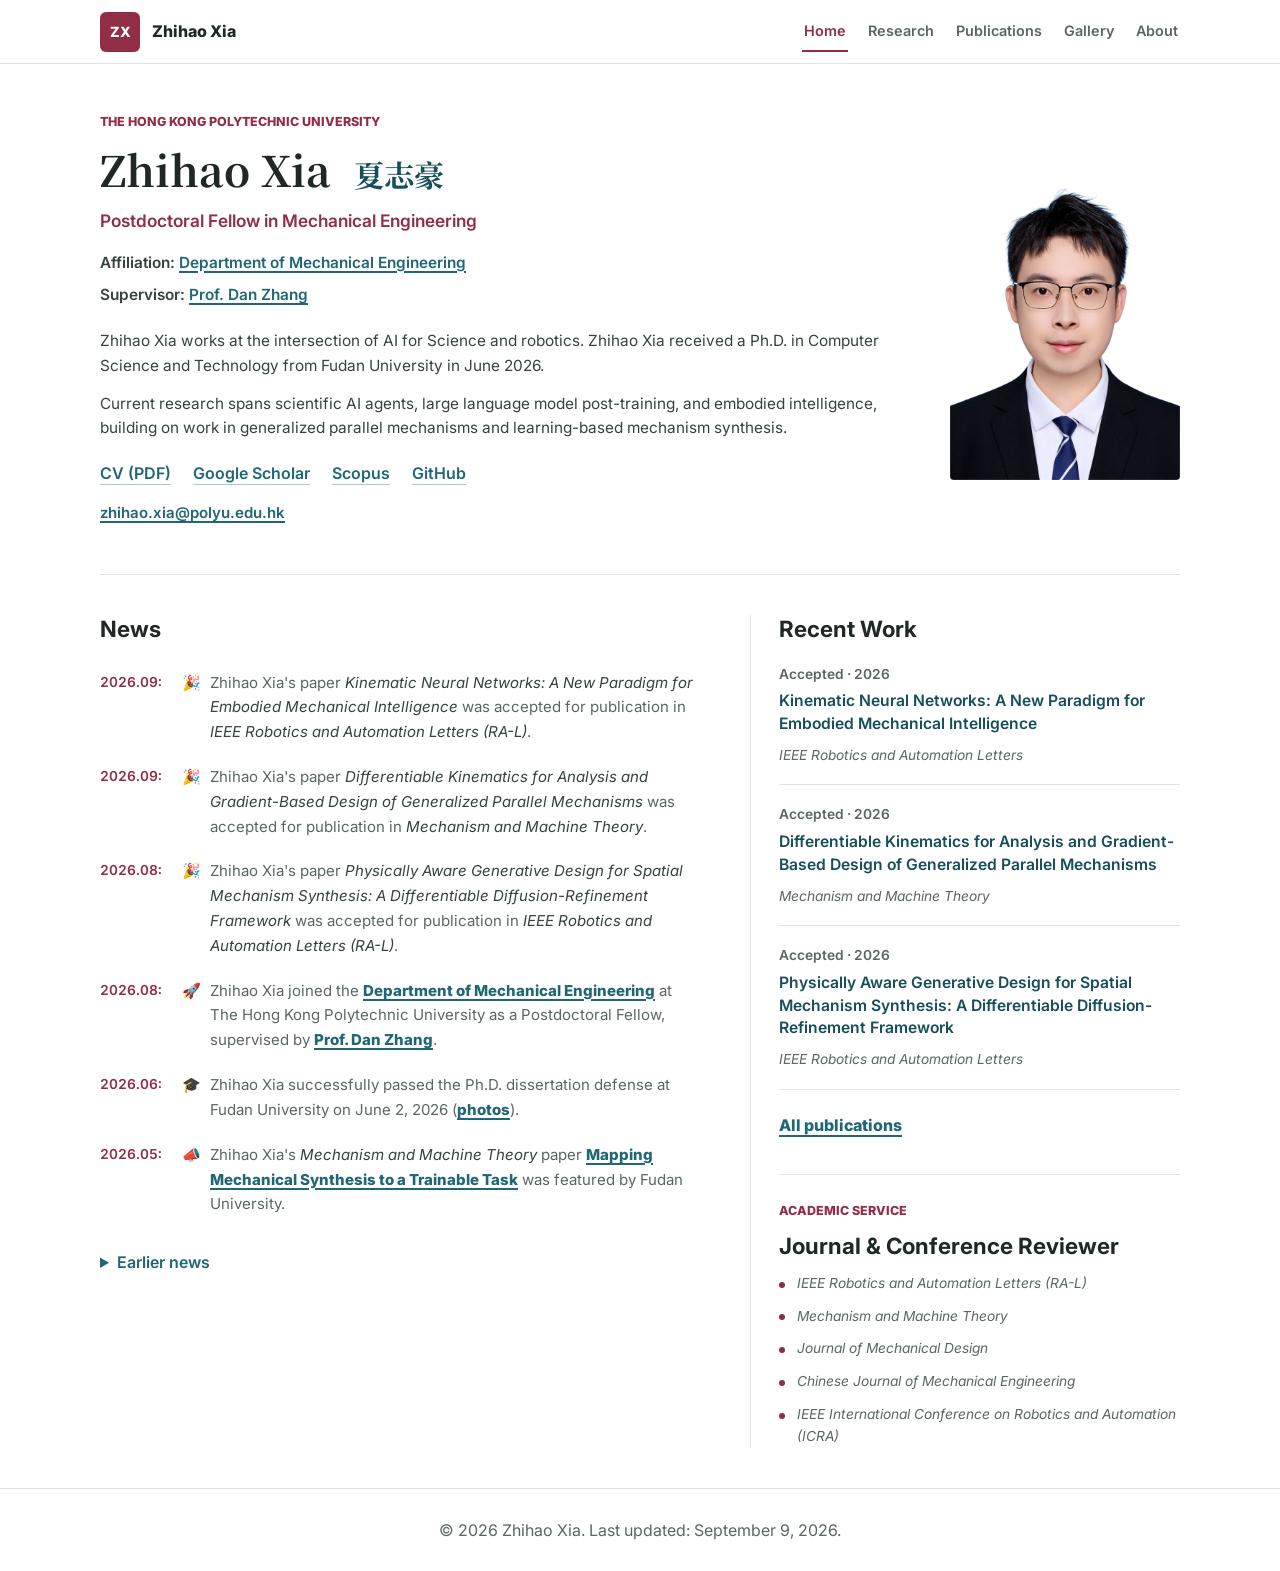
==== commit 6c2fb92c: "Add Kinematic Neural Networks RA-L acceptance" ====
--- a/index.html
+++ b/index.html
@@ -97,6 +97,15 @@
 
           <ul class="news-list">
             <li class="news-item">
+              <time datetime="2026-09-09">2026.09:</time>
+              <span class="news-emoji" aria-hidden="true">🎉</span>
+              <p>
+                Zhihao Xia's paper <em>Kinematic Neural Networks: A New Paradigm
+                for Embodied Mechanical Intelligence</em> was accepted for publication
+                in <em>IEEE Robotics and Automation Letters (RA-L)</em>.
+              </p>
+            </li>
+            <li class="news-item">
               <time datetime="2026-09">2026.09:</time>
               <span class="news-emoji" aria-hidden="true">🎉</span>
               <p>
@@ -145,20 +154,20 @@
                 was featured by Fudan University.
               </p>
             </li>
-            <li class="news-item">
-              <time datetime="2026-05">2026.05:</time>
-              <span class="news-emoji" aria-hidden="true">🏅</span>
-              <p>
-                Zhihao Xia was recognized as a 2026 Shanghai Outstanding
-                Graduate
-                (<a href="assets/gallery/shanghai-outstanding-graduate-certificate.jpg">certificate</a>).
-              </p>
-            </li>
           </ul>
           <details class="news-archive">
             <summary>Earlier news</summary>
             <ul class="news-list">
             <li class="news-item">
+              <time datetime="2026-05">2026.05:</time>
+              <span class="news-emoji" aria-hidden="true">🏅</span>
+              <p>
+                Zhihao Xia was recognized as a 2026 Shanghai Outstanding
+                Graduate
+                (<a href="assets/gallery/shanghai-outstanding-graduate-certificate.jpg">certificate</a>).
+              </p>
+            </li>
+            <li class="news-item">
               <time datetime="2026-03">2026.03:</time>
               <span class="news-emoji" aria-hidden="true">🎉</span>
               <p>
@@ -219,6 +228,11 @@
           <div class="section-heading recent-heading"><h2>Recent Work</h2></div>
           <!-- BEGIN RECENT PUBLICATIONS -->
         <div class="compact-publication-list"><article class="compact-publication">
+            <p class="publication-meta">Accepted · 2026</p>
+            <h3><a href="publications.html#kinematic-neural-networks">Kinematic Neural Networks: A New Paradigm for Embodied Mechanical Intelligence</a></h3>
+            <p><em>IEEE Robotics and Automation Letters</em></p>
+          </article>
+        <article class="compact-publication">
             <p class="publication-meta">Accepted · 2026</p>
             <h3><a href="publications.html#differentiable-kinematics">Differentiable Kinematics for Analysis and Gradient-Based Design of Generalized Parallel Mechanisms</a></h3>
             <p><em>Mechanism and Machine Theory</em></p>
@@ -227,11 +241,6 @@
             <p class="publication-meta">Accepted · 2026</p>
             <h3><a href="publications.html#physically-aware-design">Physically Aware Generative Design for Spatial Mechanism Synthesis: A Differentiable Diffusion-Refinement Framework</a></h3>
             <p><em>IEEE Robotics and Automation Letters</em></p>
-          </article>
-        <article class="compact-publication">
-            <p class="publication-meta">Published · 2026</p>
-            <h3><a href="publications.html#mapping-mechanical-synthesis">Mapping mechanical synthesis to a trainable task: A neural network approach for generalized parallel mechanisms</a></h3>
-            <p><em>Mechanism and Machine Theory</em></p>
           </article></div>
         <!-- END RECENT PUBLICATIONS -->
           <a class="text-link side-link" href="publications.html">All publications</a>
@@ -252,7 +261,7 @@
     </main>
 
     <footer class="site-footer">
-      <p>© <span id="year"></span> Zhihao Xia. Last updated: September 6, 2026.</p>
+      <p>© <span id="year"></span> Zhihao Xia. Last updated: September 9, 2026.</p>
     </footer>
 
     <script src="script.js"></script>
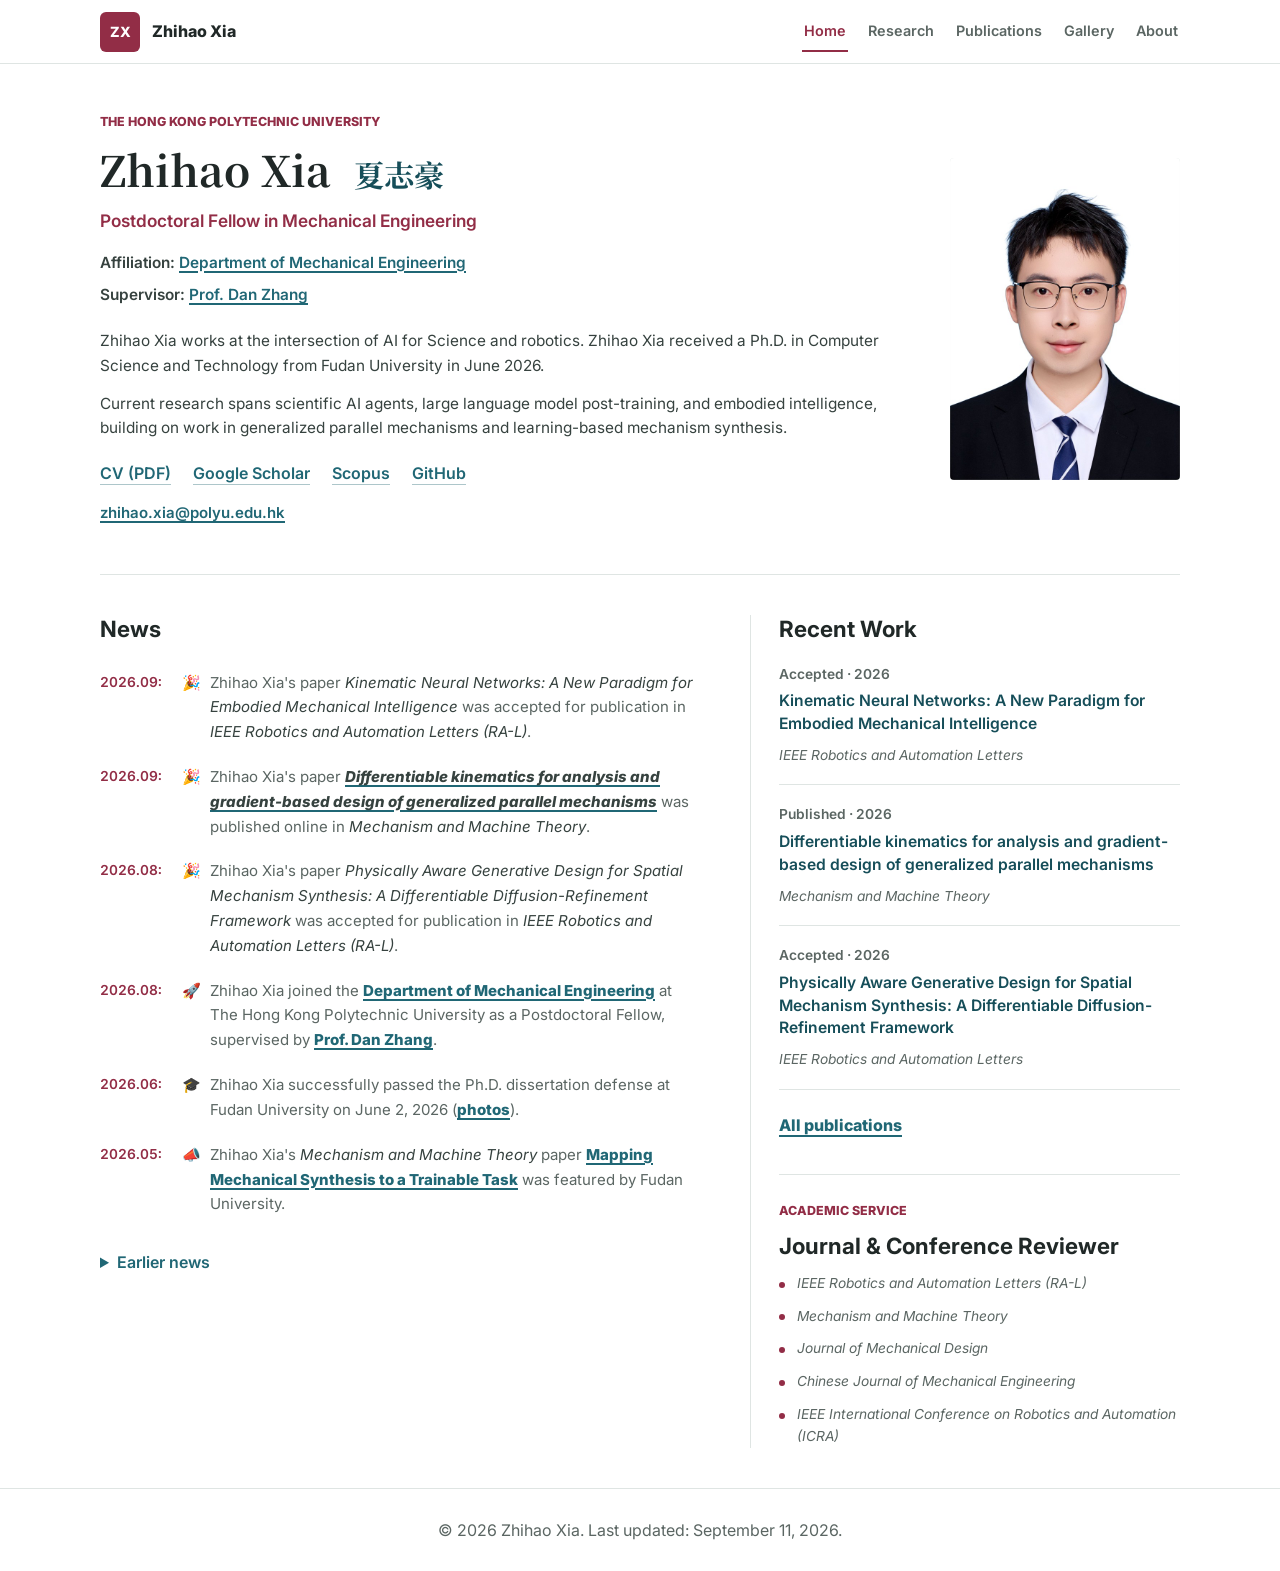
==== commit 0eed6e02: "Publish formal MMT citation and update downloadable CV" ====
--- a/index.html
+++ b/index.html
@@ -106,12 +106,13 @@
               </p>
             </li>
             <li class="news-item">
-              <time datetime="2026-09">2026.09:</time>
-              <span class="news-emoji" aria-hidden="true">🎉</span>
-              <p>
-                Zhihao Xia's paper <em>Differentiable Kinematics for Analysis
-                and Gradient-Based Design of Generalized Parallel Mechanisms</em>
-                was accepted for publication in
+              <time datetime="2026-09-09">2026.09:</time>
+              <span class="news-emoji" aria-hidden="true">🎉</span>
+              <p>
+                Zhihao Xia's paper
+                <a href="https://doi.org/10.1016/j.mechmachtheory.2026.106604"><em>Differentiable
+                kinematics for analysis and gradient-based design of generalized
+                parallel mechanisms</em></a> was published online in
                 <em>Mechanism and Machine Theory</em>.
               </p>
             </li>
@@ -233,8 +234,8 @@
             <p><em>IEEE Robotics and Automation Letters</em></p>
           </article>
         <article class="compact-publication">
-            <p class="publication-meta">Accepted · 2026</p>
-            <h3><a href="publications.html#differentiable-kinematics">Differentiable Kinematics for Analysis and Gradient-Based Design of Generalized Parallel Mechanisms</a></h3>
+            <p class="publication-meta">Published · 2026</p>
+            <h3><a href="publications.html#differentiable-kinematics">Differentiable kinematics for analysis and gradient-based design of generalized parallel mechanisms</a></h3>
             <p><em>Mechanism and Machine Theory</em></p>
           </article>
         <article class="compact-publication">
@@ -261,7 +262,7 @@
     </main>
 
     <footer class="site-footer">
-      <p>© <span id="year"></span> Zhihao Xia. Last updated: September 9, 2026.</p>
+      <p>© <span id="year"></span> Zhihao Xia. Last updated: September 11, 2026.</p>
     </footer>
 
     <script src="script.js"></script>
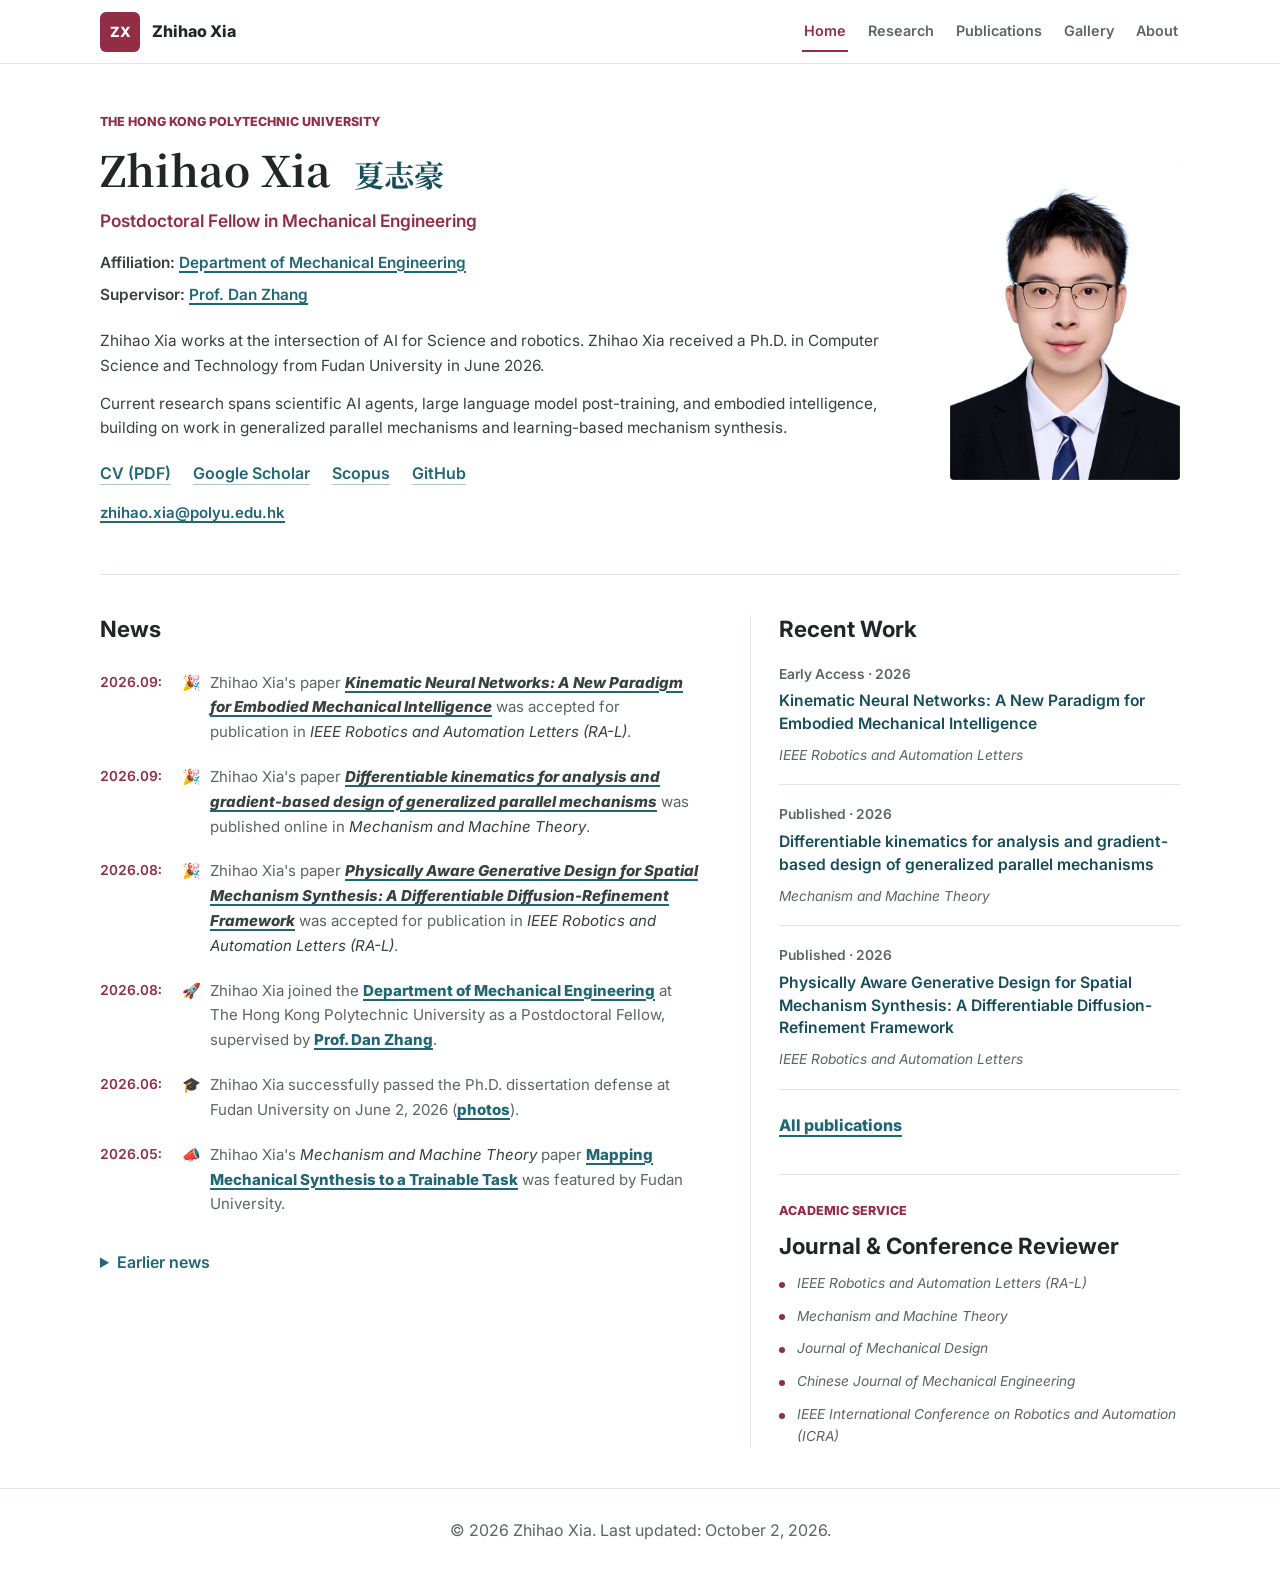
==== commit 66a15396: "Complete published metadata for two RA-L papers" ====
--- a/index.html
+++ b/index.html
@@ -100,8 +100,8 @@
               <time datetime="2026-09-09">2026.09:</time>
               <span class="news-emoji" aria-hidden="true">🎉</span>
               <p>
-                Zhihao Xia's paper <em>Kinematic Neural Networks: A New Paradigm
-                for Embodied Mechanical Intelligence</em> was accepted for publication
+                Zhihao Xia's paper <a href="https://doi.org/10.1109/LRA.2026.3739653"><em>Kinematic Neural Networks: A New Paradigm
+                for Embodied Mechanical Intelligence</em></a> was accepted for publication
                 in <em>IEEE Robotics and Automation Letters (RA-L)</em>.
               </p>
             </li>
@@ -120,9 +120,9 @@
               <time datetime="2026-08">2026.08:</time>
               <span class="news-emoji" aria-hidden="true">🎉</span>
               <p>
-                Zhihao Xia's paper <em>Physically Aware Generative Design for
+                Zhihao Xia's paper <a href="https://doi.org/10.1109/LRA.2026.3734873"><em>Physically Aware Generative Design for
                 Spatial Mechanism Synthesis: A Differentiable
-                Diffusion-Refinement Framework</em> was accepted for publication
+                Diffusion-Refinement Framework</em></a> was accepted for publication
                 in <em>IEEE Robotics and Automation Letters (RA-L)</em>.
               </p>
             </li>
@@ -229,7 +229,7 @@
           <div class="section-heading recent-heading"><h2>Recent Work</h2></div>
           <!-- BEGIN RECENT PUBLICATIONS -->
         <div class="compact-publication-list"><article class="compact-publication">
-            <p class="publication-meta">Accepted · 2026</p>
+            <p class="publication-meta">Early Access · 2026</p>
             <h3><a href="publications.html#kinematic-neural-networks">Kinematic Neural Networks: A New Paradigm for Embodied Mechanical Intelligence</a></h3>
             <p><em>IEEE Robotics and Automation Letters</em></p>
           </article>
@@ -239,7 +239,7 @@
             <p><em>Mechanism and Machine Theory</em></p>
           </article>
         <article class="compact-publication">
-            <p class="publication-meta">Accepted · 2026</p>
+            <p class="publication-meta">Published · 2026</p>
             <h3><a href="publications.html#physically-aware-design">Physically Aware Generative Design for Spatial Mechanism Synthesis: A Differentiable Diffusion-Refinement Framework</a></h3>
             <p><em>IEEE Robotics and Automation Letters</em></p>
           </article></div>
@@ -262,7 +262,7 @@
     </main>
 
     <footer class="site-footer">
-      <p>© <span id="year"></span> Zhihao Xia. Last updated: September 11, 2026.</p>
+      <p>© <span id="year"></span> Zhihao Xia. Last updated: October 2, 2026.</p>
     </footer>
 
     <script src="script.js"></script>
